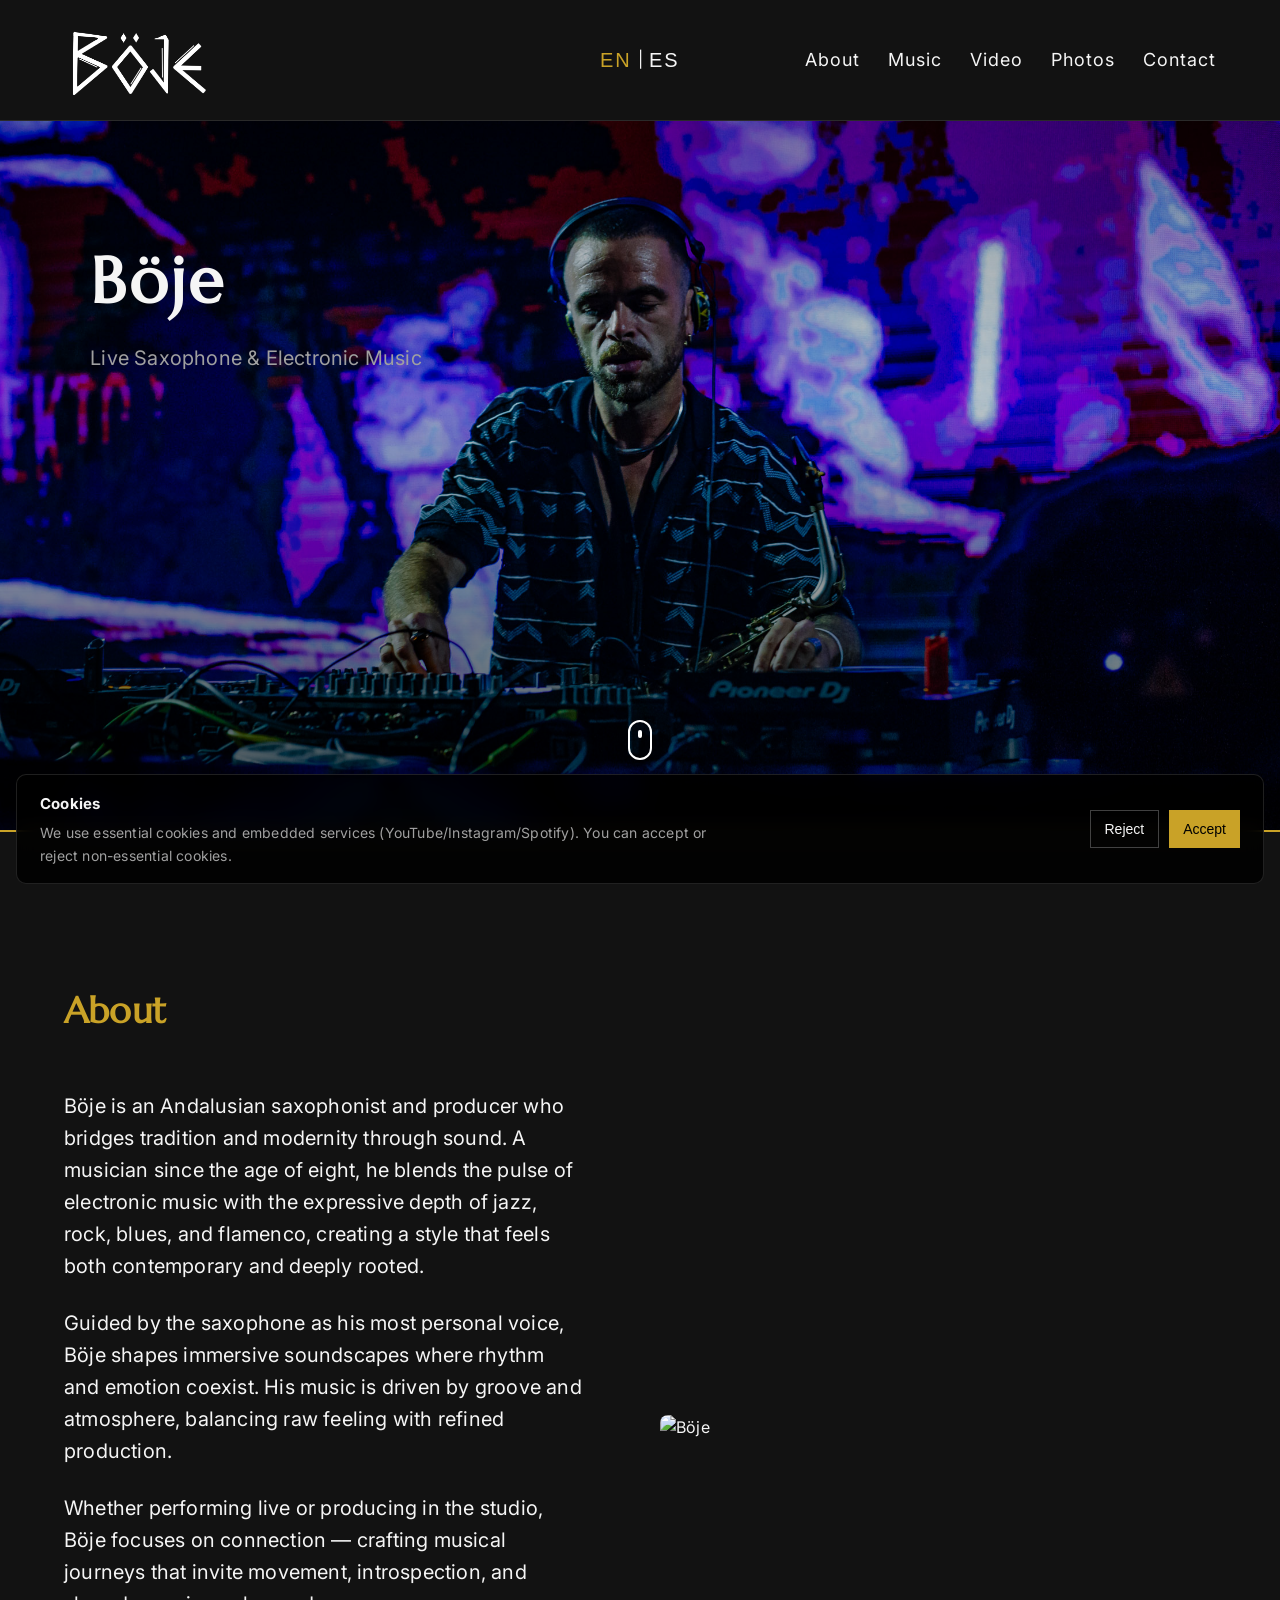
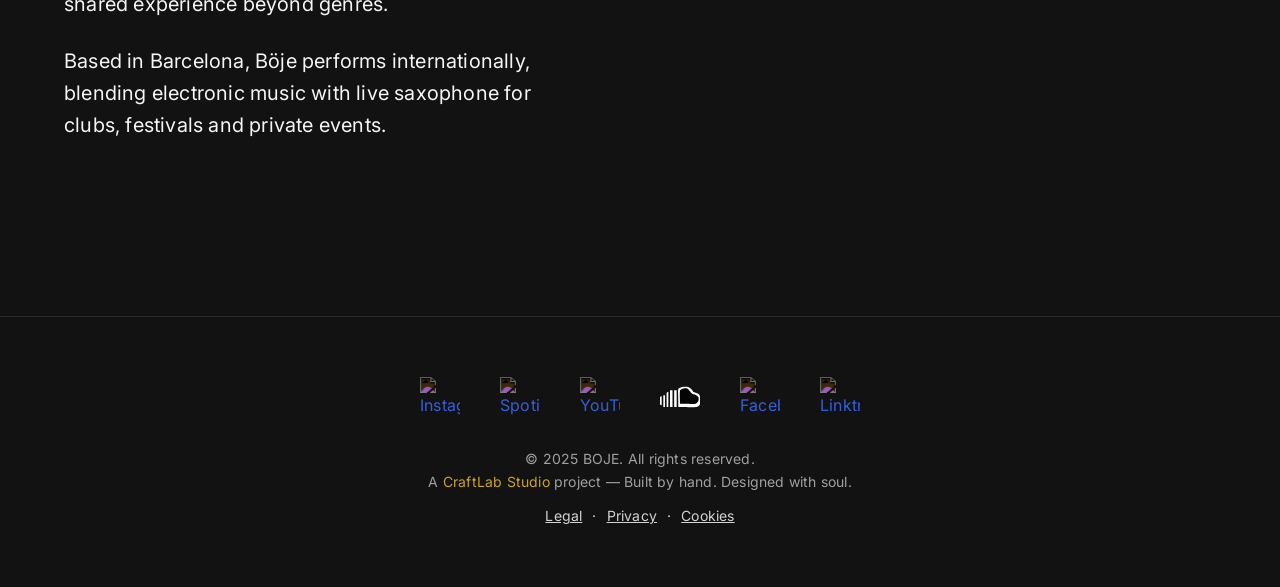
==== index.html @ 54f09009 "aadding SEO, create robots.txt and sitemap.xml" ====
<!DOCTYPE html>
<html lang="en">
<head>
  <meta charset="UTF-8" />
  <meta name="viewport" content="width=device-width, initial-scale=1.0" />
  <title>Böje — Live Saxophone DJ | Electronic Music Performer</title>

  <meta name="description"
  content="Böje is a live saxophone and DJ performer blending electronic music with live instrumental performance for clubs, events and festivals." />

  <meta name="robots" content="index, follow">

  <link rel="canonical" href="https://boje.com/music">

  <meta name="author" content="Böje">

  <meta name="keywords"
  content="live sax DJ, saxophone DJ Barcelona, electronic sax performer, DJ sax events, live saxophone music">

  <meta property="og:title" content="Böje — Live Saxophone DJ" />

  <meta property="og:description"
  content="Live saxophone and electronic music performances for events, clubs and festivals." />

  <meta property="og:type" content="website">

  <meta property="og:url" content="https://boje.com">

  <meta property="og:image"
  content="https://boje.com/assets/images/boje-social.png">
  
  <!-- FAVICON -->
  <link rel="icon" type="image/png" sizes="32x32" href="/assets/favicon/favicon-32x32.png">
  <link rel="icon" type="image/png" sizes="16x16" href="/assets/favicon/favicon-16x16.png">

  <link rel="apple-touch-icon" sizes="180x180" href="/assets/favicon/apple-touch-icon.png">

  <link rel="manifest" href="/assets/favicon/site.webmanifest">

  <link rel="shortcut icon" href="/assets/favicon/favicon.ico">

  <link href="https://fonts.googleapis.com/css2?family=Inter:wght@300;400;500;600&family=Marcellus&display=swap" rel="stylesheet">

  <link rel="stylesheet" href="css/style.css" />

  <script type="application/ld+json">
    {
     "@context": "https://schema.org",
     "@type": "MusicGroup",
     "name": "Böje",
     "url": "https://boje-sax.com",
     "image": "https://boje-sax.com/assets/images/boje-social.jpg",
     "genre": ["Electronic", "Jazz", "Live Saxophone"],
     "sameAs": [
      "https://open.spotify.com/intl-es/artist/6H5GRoWj00kN40WG1dV2vW",
      "https://soundcloud.com/bojesax",
      "https://www.instagram.com/bojesax",
      "https://www.facebook.com/bojesax",
      "https://www.youtube.com/@bojesaxofficial"
     ]
    }
    </script>

</head>

<body>

  <div id="navbar"> </div>

  <section id="hero">

    <div id="heroCarousel">
      <div class="carousel-inner"></div>
    </div>
  
    <div class="hero-content">
      <h1>Böje</h1>
      <p data-i18n="hero_tagline"> Live Saxophone & Electronic Music</p>
    </div>
  
    <div class="hero-scroll">
      <span></span>
    </div>
  
  </section>

  <section id="about" class="section reveal">
    <div class="wrapper">
      <h2 class="section-title" data-i18n="nav_about">About</h2>
      <div class="about-grid reveal">
        <div id="aboutText"></div> 

        <div>
          <img src="assets/icons/Boje-Logo.png" alt="Böje" class="reveal"/>
        </div>
        
      </div>
    </div>
  </section>

  <div id="footer"></div>

  <script src="js/components.js"></script>
  <script src="js/navigation.js"></script>
  <script src="js/homeRender.js"></script>
  <script src="js/i18n.js"></script>

  <script src="js/cookies.js"></script>

  <script src="https://identity.netlify.com/v1/netlify-identity-widget.js"></script>


  <script src="/js/reveal.js"></script>
</body>
</html>
---- css/style.css ----
/* ===================================
    RESET
=================================== */

* {
  margin: 0;
  padding: 0;
  box-sizing: border-box;
}

html{
  scroll-behavior:smooth;
}

img {
  max-width: 100%;
  display: block;
}

body {
  font-family: 'Inter', sans-serif;  background: var(--color-bg);
  color: var(--color-text);
  line-height: 1.6;
  font-weight:400;
  letter-spacing:.2px;
}

a {
  color: var(--color-accent);
  text-decoration: none;
}

.section-title{
  font-size:36px;
  margin-bottom:50px;
  color:var(--color-accent);
  font-family:'Marcellus', serif;
}

.sr-only{
  position:absolute;
  width:1px;
  height:1px;
  padding:0;
  margin:-1px;
  overflow:hidden;
  clip:rect(0,0,0,0);
  white-space:nowrap;
  border:0;
}

/* ===================================
    BRAND SYSTEM
=================================== */

:root {
  --color-bg: #121212;
  --color-surface: #1a1a1a;
  --color-text: #f5f5f5;
  --color-muted: #a0a0a0;
  --color-border: #2a2a2a;

  --color-accent: #c9a227;

  --container-width: 1200px;
  --radius-md: 12px;
}

/* ===================================
    LAYOUT
=================================== */

.wrapper {
  width: 90%;
  max-width: var(--container-width);
  margin: 0 auto;
}

.section {
  padding: 150px 0;
}

/* ===================================
   PAGE HEADER (GLOBAL)
=================================== */

.page-header{
  margin-bottom: 50px;
}

.page-header h1{
  font-size: 42px;
  margin-bottom: 12px;
  color: var(--color-accent);
  font-family:'Marcellus', serif;

}

.page-header p{
  color: var(--color-muted);
  font-size: 18px;
  max-width: 700px;
}

/* ===================================
    NAVBAR
=================================== */

.navbar {
  position: fixed;
  top: 0;
  width: 100%;
  background: var(--color-bg);
  border-bottom: 1px solid var(--color-border);
  z-index: 1000;
}

.navbar-inner {
  display: flex;
  align-items: center;
  justify-content: space-between;
  height: 120px;
  position: relative;
}

/* Left logo */
.boje-logo {
  height: 70px;
  max-width: 100%;
  filter: brightness(0) invert(1);
  flex-shrink: 0;
}

/* Navigation links */
.nav-links {
  display: flex;
  gap: 28px;
}

.nav-links a {
  text-decoration: none;
  color: var(--color-text);
  font-size: 18px;
  font-weight: 400;
  letter-spacing: 1px;
  transition: opacity 0.3s ease;
}

.nav-links a.active {
  border-bottom: 2px solid var(--color-accent);
  padding-bottom: 4px;
}

.nav-links a:hover {
  color: var(--color-accent);
}

/* LANGUAGE TOGGLE (CENTER) */
.lang-toggle {
  position: absolute;
  left: 50%;
  transform: translateX(-50%);
  display: flex;
  gap: 6px;
  font-size: 16px;
  width: 80px;
  text-align: center;
}

.lang-btn {
  background: none;
  border: none;
  color: var(--color-text);
  cursor: pointer;
  font-size: 20px;
  letter-spacing: 2px;
}

.lang-btn.active {
  color: var(--color-accent);
}

/* BURGER MENU */
.burger {
  display: none;
  flex-direction: column;
  gap: 6px;
  background: none;
  border: none;
  cursor: pointer;
}

.burger span {
  width: 24px;
  height: 2px;
  background: var(--color-text);
  transition: all .3s ease;

}

/* MOBILE */
@media (max-width: 900px) {

  .nav-links {
    position: absolute;
    top: 120px;
    right: 0;
    background: var(--color-surface);
    flex-direction: column;
    width: 260px;
    padding: 35px;
    display: none;
    border: 1px solid var(--color-border);
  }

  .nav-links.open {
    display: flex;
    flex-direction: column;
  }

  .lang-toggle{
    left: auto;
    right: 70px;
    transform: none;
  }

  .burger {
    display: flex;
  }

  .nav-links a {
    padding: 10px 0;
  }
}
/* ===================================
    HERO
=================================== */

#hero {
  height: 80vh;
  min-height:600px;

  margin-top: 110px;
  overflow: hidden;
  position: relative;
}

#heroCarousel {
  height: 100%;
}

.carousel-inner {
  height: 100%;
  position: relative;
}

.carousel-item {
  position: absolute;
  inset: 0;
  opacity: 0;
  transition: opacity 2s ease;
}

.carousel-item.active {
  opacity: 1;
}

.carousel-item.active img{
  transform:scale(1.08);
}

.carousel-item img {
  width: 100%;
  height: 100%;
  object-fit: cover;
  transform:scale(1);
  transition:transform 10s ease;
  image-rendering:auto;
  backface-visibility:hidden;
}

.hero-content{
  position:absolute;
  left:20%;
  top:120px;
  transform:translateX(-50%);
  text-align:left;
  color: var(--color-text);
  z-index: 2;
  max-width: 500px;
}

.hero-content h1{
  font-family:'Marcellus', serif;
  font-size:64px;
  letter-spacing:3px;
  margin-bottom:10px;
}

.hero-content p{
  font-size:20px;
  color:var(--color-muted);
}

.hero-scroll{
  position:absolute;
  bottom:30px;
  left:50%;
  transform:translateX(-50%);
  z-index:2;
}

.hero-scroll span{
  display:block;
  width:24px;
  height:40px;
  border:2px solid white;
  border-radius:20px;
  position:relative;
  bottom: 40px;
}

.hero-scroll span::after{
  content:"";
  position:absolute;
  top:8px;
  left:50%;
  width:4px;
  height:8px;
  background:white;
  border-radius:2px;
  transform:translateX(-50%);
  animation:scrollMove 2s infinite;
}

#hero::after{
  content:"";
  position:absolute;
  inset:0;

  background:linear-gradient(
    to bottom,
    rgba(0,0,0,0.35) 0%,
    rgba(0,0,0,0.2) 40%,
    rgba(0,0,0,0.65) 100%
  );

  pointer-events:none;
}

@keyframes scrollMove{
  0%{opacity:0; transform:translate(-50%,0)}
  50%{opacity:1}
  100%{opacity:0; transform:translate(-50%,10px)}
}

.reveal{
  opacity:0;
  transform:translateY(40px);
  transition:all .8s ease;
}

.reveal.visible{
  opacity:1;
  transform:translateY(0);
}

.reveal:nth-child(1){ transition-delay:.05s }
.reveal:nth-child(2){ transition-delay:.1s }
.reveal:nth-child(3){ transition-delay:.15s }

@media (max-width:768px){

  #hero{
    height:90vh;
    min-height:520px;
  }

  .carousel-item.active img{
    transform:scale(1.02);
  }

  .hero-content{
    left:26%;
    top:20px;
    max-width:40%;
  }

  .hero-content h1{
    font-size:44px;
  }

  .hero-content p{
    font-size:16px;
  }

  .nav-links{
    right:-20px;
  }

}

/* ===================================
    ABOUT
=================================== */

#about {
border-top: 2px solid var(--color-accent);}

.about-grid {
  display: grid;
  grid-template-columns: 1fr;
  gap: 40px;
  align-items: center;
}

.about-grid img{
  width:100%;
  border-radius:8px;
  opacity:0;
  transform:translateY(40px) scale(.97);
  transition:all 1s ease;
}

.about-grid img.visible{
  opacity:1;
  transform:translateY(0) scale(1);
}

#aboutText{
  max-width:520px;
}

#aboutText p {
  margin-bottom: 25px;
  font-size: 20px;
  color: var(--color-text);
}

/* Desktop */
@media (min-width: 900px) {
  .about-grid {
    grid-template-columns: 1fr 1fr;
  }
}

/* =========================
   MUSIC SECTION
========================= */

#musicCards {
  display: flex;
  flex-direction: column;
  gap: 60px;
}

/* Card */

.music-card {
  background: var(--color-surface);
  border: 1px solid var(--color-border);
  border-radius: var(--radius-md);
  overflow: hidden;
  transition: transform 0.3s ease;
  padding-bottom:40px;
  margin-bottom:40px;
  border-bottom:1px solid var(--color-accent);
}

.music-card:hover {
  transform: translateY(-4px);
}

/* Inner layout */

.music-card-inner {
  display: grid;
  grid-template-columns: 1fr;
  min-height: 300px;
}

/* Embed */

.music-embed {
  display: flex;
  align-items: center;
  justify-content: center;
  padding: 20px;
  background: #000;
}

.music-embed iframe{
  width:100%;
  border:none;
  border-radius:12px;
}

/* Spotify */
.music-embed iframe[src*="spotify"]{
  height:352px;
}

/* SoundCloud */
.music-embed iframe[src*="soundcloud"]{
  height:166px;
}

/* Content */

.music-content {
  padding: 40px;
  display: flex;
  flex-direction: column;
  justify-content: center;
}

.music-card-title {
  font-size: 20px;
  letter-spacing: 1px;
  margin-bottom: 20px;
}

.music-card-desc {
  color: var(--color-muted);
  font-size: 16px;
  line-height: 1.7;
}

/* Desktop 30 / 70 */

@media (min-width: 900px) {
  .music-card-inner {
    grid-template-columns: 40% 60%;
  }

  .music-embed iframe {
    min-height: 100%;
  }
}

/* ===================================
    VIDEO PAGE
=================================== */

#videoCards {
  max-width: 900px;
  margin: auto;
  display: flex;
  flex-direction: column;
  gap: 60px;
}

.video-card{
  display:flex;
  flex-direction:column;
  gap:20px;
  padding-bottom:40px;
  margin-bottom:40px;
  border-bottom:1px solid var(--color-accent);
}

.video-embed{
  display:flex;
  justify-content:center;
}

.video-embed iframe {
  width: 100%;
  aspect-ratio: 16 / 9;
  border: none;
}

.video-embed iframe[src*="youtube"] {
  aspect-ratio: 16/9;
}

.video-embed iframe[src*="instagram"]{
  max-width:420px;
  width:100%;
  aspect-ratio:9/16;
  margin:auto;
  display:block;
}

.video-text {
  font-size: 18px;
  opacity: .85;
}

/* ===================================
   CONTACT
=================================== */

.contact-hero {
  position: relative;
  min-height: calc(100vh - 120px);
  padding: 140px 50px 80px 50px;
  margin-top: 40px;
  background-image: url("/assets/artist/desert.png");
  background-repeat: no-repeat;
  background-size: 100%;
}

.contact-overlay {
  position: absolute;
  inset: 0;
  background: rgba(0,0,0,0.65);
}

.contact-layout {
  position: relative;
  z-index: 2;

  display:grid;
  grid-template-columns:420px;
  gap:40px;
  align-items: start;
}

.contact-info h1 {
  font-size: 42px;
  margin-top: 0;
  margin-bottom: 20px;
  font-family:'Marcellus', serif;
  color: var(--color-accent);

}

.contact-info p {
  line-height: 1.7;
  font-size: 18px;
  margin-bottom: 25px;
}

.contact-direct a {
  margin-left: 8px;
  text-decoration: underline;
  color: var(--color-accent);
}

/* FORM */

.contact-form {
  background: rgba(0,0,0,0.75);
  padding: 40px;

  display: flex;
  flex-direction: column;
  gap: 20px;
}

.contact-form input,
.contact-form textarea {

  width: 100%;
  padding: 14px;

  border: 1px solid rgba(255,255,255,0.25);
  background: transparent;

  color: white;
  font-family: inherit;
  font-size: 16px;

  transition: border-color .2s ease;
}

.contact-form textarea {
  resize: vertical;
}

/* FOCUS */

.contact-form input:focus,
.contact-form textarea:focus {

  border-color: var(--color-accent);

  outline: none;
  box-shadow: none;
}

/* BUTTON */

.btn-contact {

  padding: 16px;
  border: none;

  background: var(--color-accent);
  color: var(--color-bg);

  font-size: 16px;
  cursor: pointer;

  transition: transform .2s ease, opacity .2s ease;
}

.btn-contact:hover {
  transform: translateY(-2px);
  opacity: .9;
}

/* MOBILE */

@media (max-width: 768px) {

    .contact-hero{
      min-height: auto;
      padding:120px 25px 80px 0px;
      background-position: 65% center;
      background-size: 200%;
      background-position: 70% center;
      margin-bottom: 0;
    }

    .contact-layout{
      grid-template-columns:1fr;
      max-width:500px;
    }
  
    .contact-form{
      padding:30px;
    }
  
  

}

/* ===================================
    PHOTOS
=================================== */

#photosGrid{
  column-count:3;
  column-gap:20px;
  margin-top:40px;
}

.photo-card{
  break-inside:avoid;
  margin-bottom:20px;
  position:relative;
  overflow:hidden;
  border-radius:6px;
}

.photo-card img{
  width:100%;
  height:auto;
  display:block;
  transition:transform .6s ease;
  cursor:pointer;

}

.photo-card:hover img{
  transform:scale(1.05);
}

.photo-card::after{
  content:"";
  position:absolute;
  inset:0;
  background:rgba(0,0,0,.25);
  opacity:0;
  transition:opacity .4s ease;
  pointer-events:none;
}

.photo-card:hover::after{
  opacity:1;
}

/* tablet */

@media (max-width:900px){
  #photosGrid{
    column-count:2;
  }
}

/* mobile */

@media (max-width:600px){
  #photosGrid{
    column-count:1;
  }
}

.lightbox{
  position:fixed;
  inset:0;
  background:rgba(0,0,0,.9);
  display:flex;
  align-items:center;
  justify-content:center;
  z-index:2000;
}

.lightbox img{
  max-width:90%;
  max-height:90%;
}

.photos-follow{
  margin-top:60px;
  text-align:center;
}

.photos-follow a{
  font-size:18px;
  color:var(--color-accent);
  border-bottom:1px solid var(--color-accent);
  padding-bottom:4px;
  transition:opacity .3s ease;
}

.photos-follow a:hover{
  opacity:.7;
}

/* ===================================
    FOOTER
=================================== */

footer {
  background: var(--color-bg);
  border-top: 1px solid var(--color-border);
  padding: 60px 0;
  text-align: center;
}


.footer-icons {
  display: flex;
  justify-content: center;
  gap: 40px;
  margin-bottom: 30px;
}

.footer-icon img {
  width: 40px;
  filter: invert(1);
  transition: transform .3s ease, filter .3s ease;
}

.footer-icon img:hover {
  filter: invert(71%) sepia(45%) saturate(450%) hue-rotate(5deg);
  transform: scale(1.1);
}

footer p {
  color: var(--color-muted);
  font-size: 14px;
}

.footer-legal{
  margin-top: 12px;
  display:flex;
  justify-content:center;
  gap:10px;
  font-size: 14px;
  opacity: .85;
}
.footer-legal a{
  color: var(--color-text);
  text-decoration: underline;
}
.footer-legal a:hover{ 
  color: var(--color-accent); 
}

/* ==========================
    LEGALS; PRIVACY; COOKIES
============================== */
.legal-page,
.privacy-page,
.cookies-page{
  max-width: 900px;
  margin: 0 auto;
}

.legal-header,
.privacy-header,
.cookies-header{
  margin-bottom: 40px;
}

.legal-header h1,
.privacy-header h1,
.cookies-header h1{
  font-size: 42px;
  margin-bottom: 10px;
  color: var(--color-accent);

}

.legal-block,
.privacy-block,
.cookies-block{
  margin-bottom: 30px;
}

.legal-block h2,
.privacy-block h2,
.cookies-block h2{
  font-size: 18px;
  margin-bottom: 8px;
  color: var(--color-accent);
}

.legal-block p,
.privacy-block p,
.cookies-block p{
  color: var(--color-text);
  line-height: 1.7;
}


.cookie-banner{
  position: fixed;
  left: 16px;
  right: 16px;
  bottom: 16px;
  z-index: 9999;

  background: rgba(0,0,0,.85);
  border: 1px solid rgba(255,255,255,.12);
  backdrop-filter: blur(10px);

  padding: 16px;
  border-radius: 10px;

}

.cookie-inner{
  max-width: var(--container-width);
  margin: 0 auto;

  display:flex;
  gap: 16px;
  align-items: center;
  justify-content: space-between;
}

.cookie-text p{
  margin-top: 6px;
  color: var(--color-muted);
  font-size: 14px;
  max-width: 700px;
}

.cookie-text strong{
  font-size: 15px;
}

.cookie-actions{
  display:flex;
  gap: 10px;
  flex-shrink: 0;
}

.cookie-btn{
  padding: 10px 14px;
  border: none;
  cursor: pointer;
  background: var(--color-accent);
  color: #000;
  font-size: 14px;
}

.cookie-btn.ghost{
  background: transparent;
  border: 1px solid rgba(255,255,255,.25);
  color: var(--color-text);
}

@media (max-width: 768px){
  .cookie-inner{ flex-direction: column; align-items: stretch; }
  .cookie-actions{ justify-content: flex-end; }
}
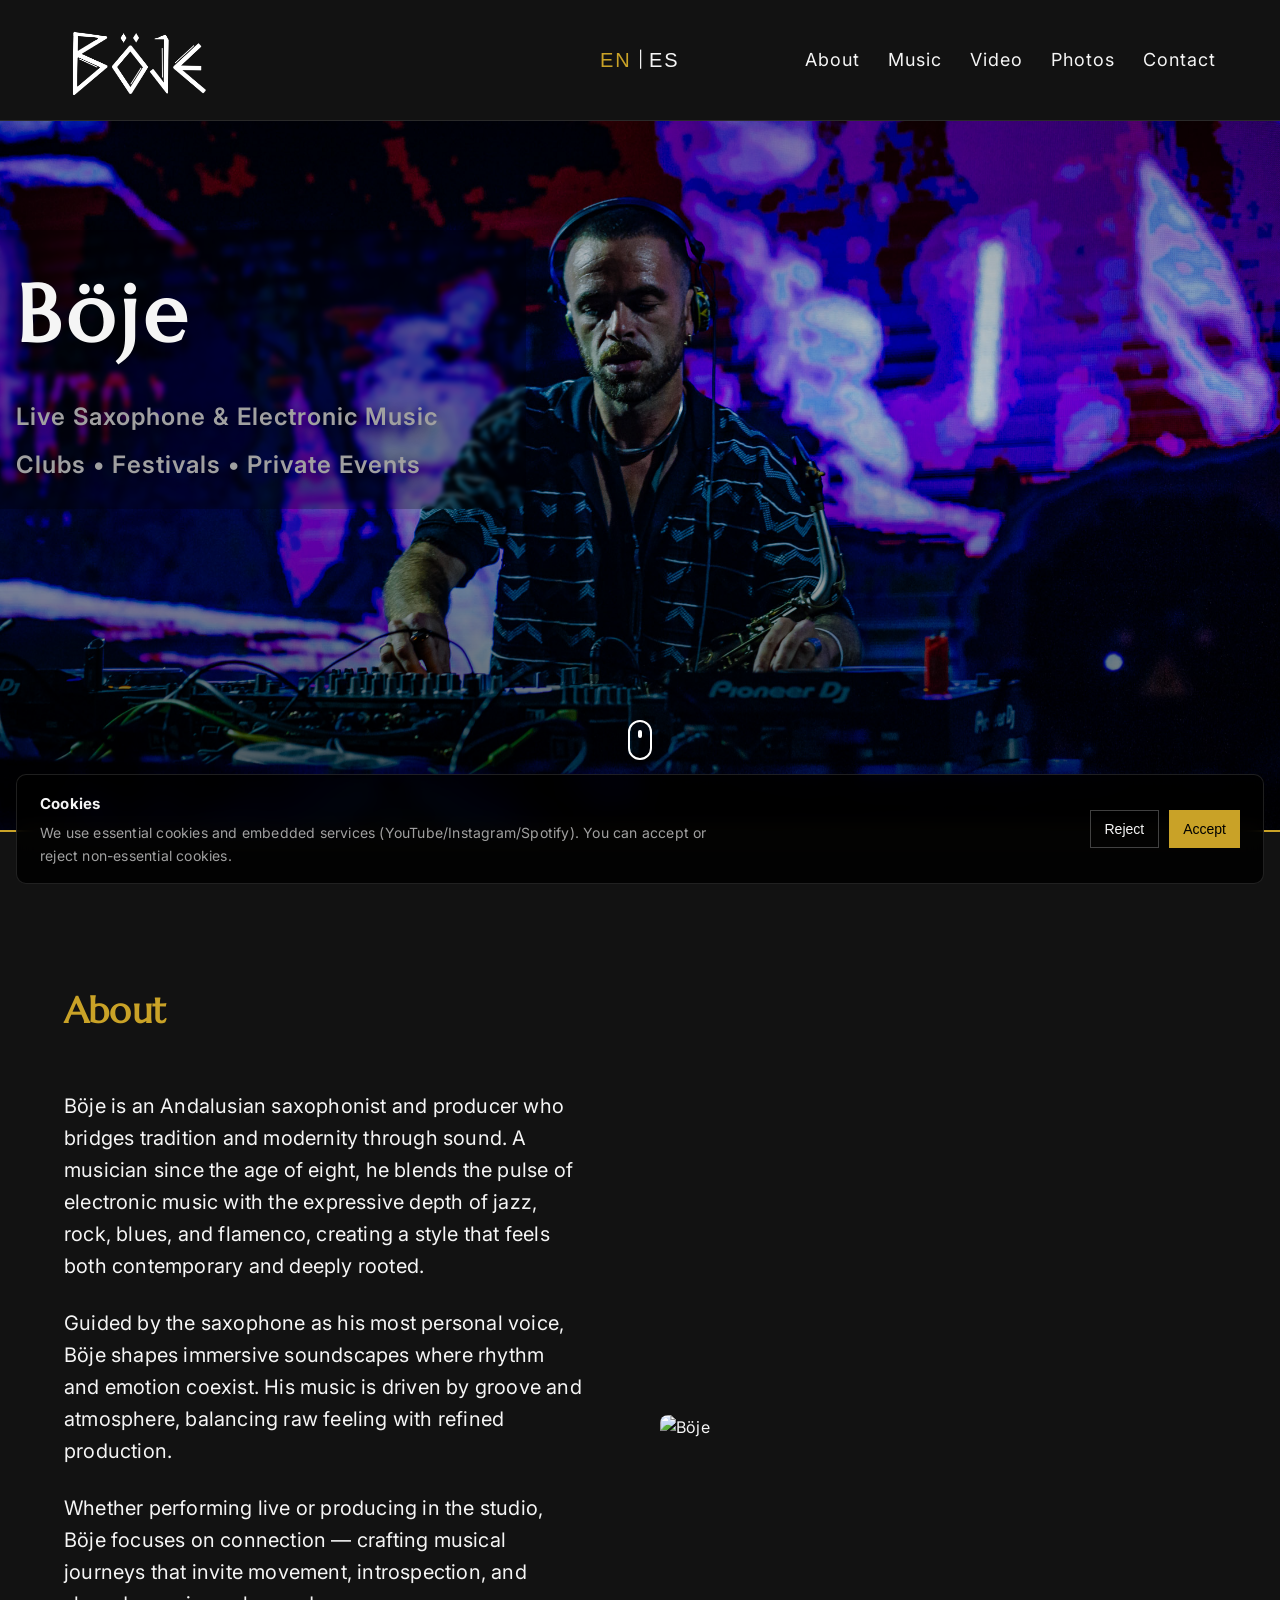
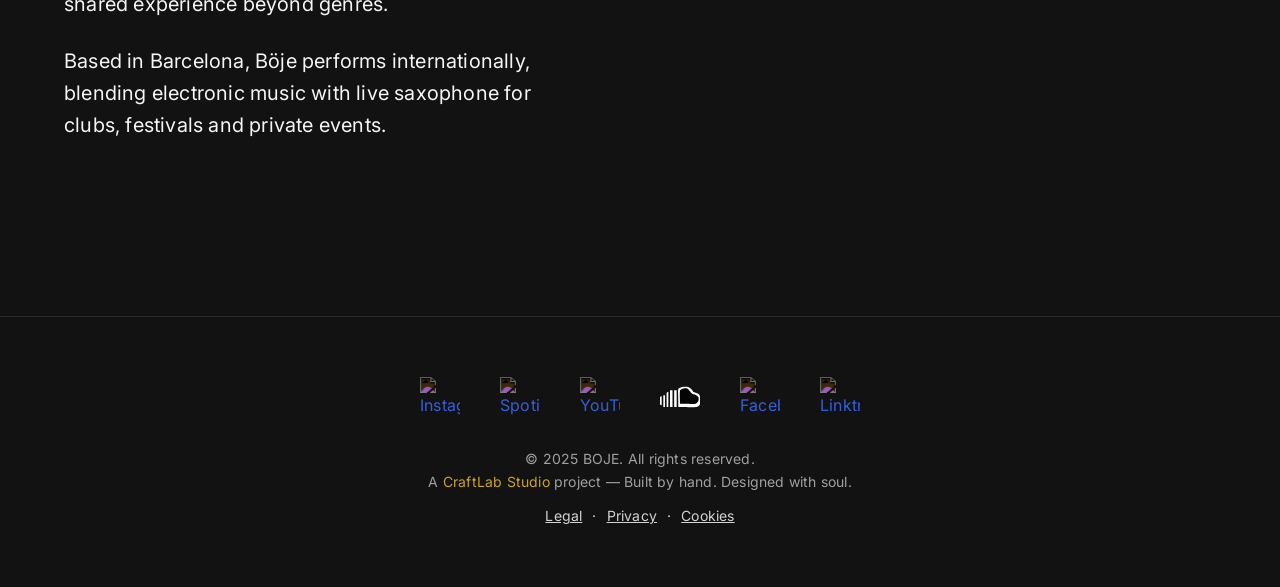
==== commit 13feed9e: "Improve hero message and small fix mobile layout" ====
--- a/index.html
+++ b/index.html
@@ -10,7 +10,7 @@
 
   <meta name="robots" content="index, follow">
 
-  <link rel="canonical" href="https://boje.com/music">
+  <link rel="canonical" href="https://bojesax.com/">
 
   <meta name="author" content="Böje">
 
@@ -24,7 +24,7 @@
 
   <meta property="og:type" content="website">
 
-  <meta property="og:url" content="https://boje.com">
+  <meta property="og:url" content="https://bojesax.com">
 
   <meta property="og:image"
   content="https://boje.com/assets/images/boje-social.png">
@@ -48,9 +48,14 @@
      "@context": "https://schema.org",
      "@type": "MusicGroup",
      "name": "Böje",
-     "url": "https://boje-sax.com",
-     "image": "https://boje-sax.com/assets/images/boje-social.jpg",
+     "url": "https://bojesax.com",
+     "image": "https://bojesax.com/assets/images/boje-social.jpg",
+     "description": "Live saxophone DJ blending electronic music with jazz and improvisation for clubs, festivals and private events.",
      "genre": ["Electronic", "Jazz", "Live Saxophone"],
+     "areaServed": {
+      "@type": "Place",
+      "name": "Barcelona"
+     },
      "sameAs": [
       "https://open.spotify.com/intl-es/artist/6H5GRoWj00kN40WG1dV2vW",
       "https://soundcloud.com/bojesax",
@@ -75,7 +80,7 @@
   
     <div class="hero-content">
       <h1>Böje</h1>
-      <p data-i18n="hero_tagline"> Live Saxophone & Electronic Music</p>
+      <p data-i18n="hero_tagline"> </p>
     </div>
   
     <div class="hero-scroll">
--- a/css/style.css
+++ b/css/style.css
@@ -287,19 +287,32 @@
   text-align:left;
   color: var(--color-text);
   z-index: 2;
-  max-width: 500px;
+  max-width: 540px;
+  background:rgba(0,0,0,0.25);
+  padding:20px 30px;
+  border-radius: 12px;
+  backdrop-filter: blur(2px);
 }
 
 .hero-content h1{
   font-family:'Marcellus', serif;
-  font-size:64px;
-  letter-spacing:3px;
-  margin-bottom:10px;
+  font-size: 5rem;
+  letter-spacing: 5px;
+  margin-bottom: 15px;
+  font-weight: 700;
 }
 
 .hero-content p{
-  font-size:20px;
+  font-size: 1.5rem;
   color:var(--color-muted);
+  line-height: 3rem;
+  letter-spacing: 1px;
+  font-weight: 600;
+}
+
+.hero-content h1,
+.hero-content p{
+  text-shadow:0 6px 20px rgba(0,0,0,0.8);
 }
 
 .hero-scroll{
@@ -381,17 +394,21 @@
   }
 
   .hero-content{
-    left:26%;
+    left:50%;
+    transform:translateX(-50%);
     top:20px;
-    max-width:40%;
+    width:90%;
+    max-width:90%;
   }
 
   .hero-content h1{
-    font-size:44px;
+    font-size: 40px;
+    font-weight: 700;
   }
 
   .hero-content p{
-    font-size:16px;
+    font-size: 16px;
+    font-weight: 600;
   }
 
   .nav-links{
@@ -587,6 +604,25 @@
   opacity: .85;
 }
 
+@media (max-width:768px){
+
+  .video-embed iframe[src*="instagram"]{
+    max-width:320px;
+    width:100%;
+    aspect-ratio:9/16;
+    height:auto;
+  }
+  
+  .video-embed{
+    overflow:hidden;
+  }
+
+  .video-text{
+    font-size:16px;
+  }
+  
+  }
+
 /* ===================================
    CONTACT
 =================================== */
@@ -706,12 +742,11 @@
 @media (max-width: 768px) {
 
     .contact-hero{
-      min-height: auto;
-      padding:120px 25px 80px 0px;
-      background-position: 65% center;
-      background-size: 200%;
-      background-position: 70% center;
-      margin-bottom: 0;
+      min-height: 100vh;
+      padding:150px 25px 80px 25px;
+      background-size: cover;
+      background-position: 65% ;
+      margin-top: 0;
     }
 
     .contact-layout{
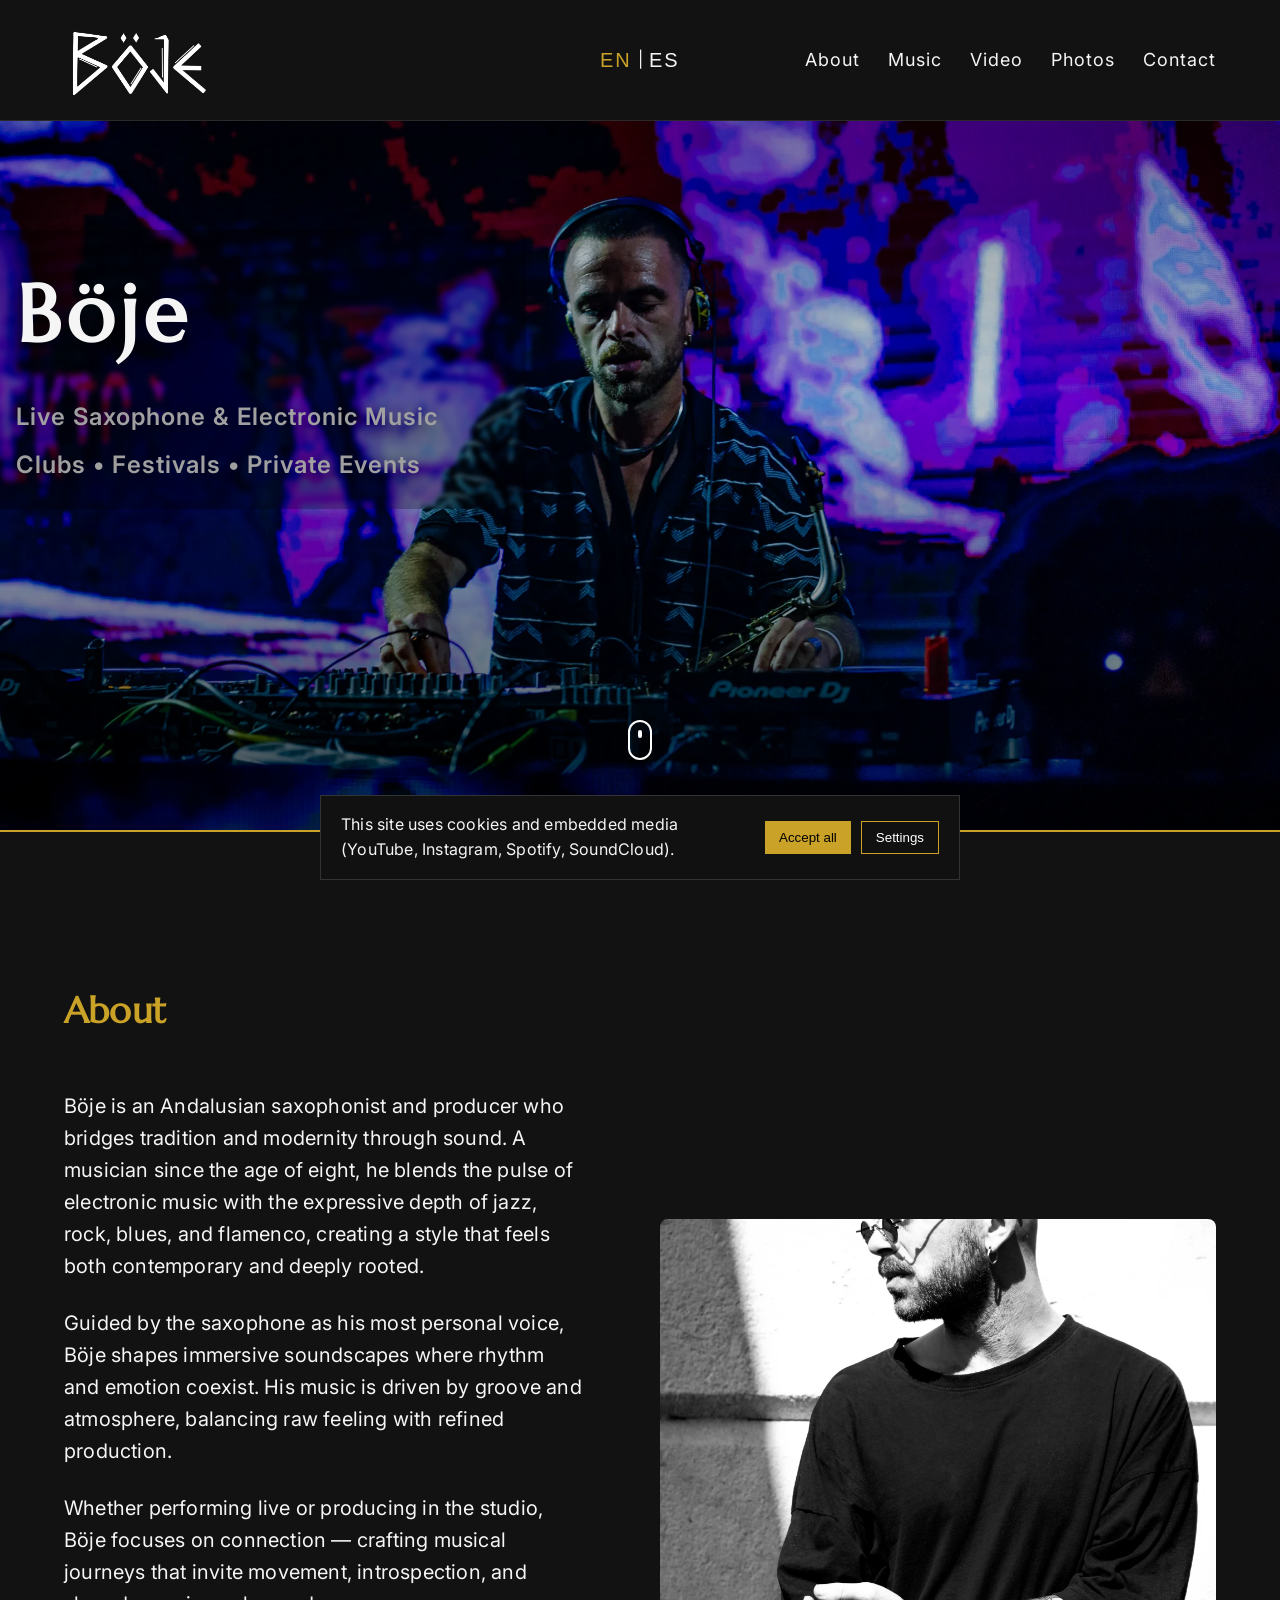
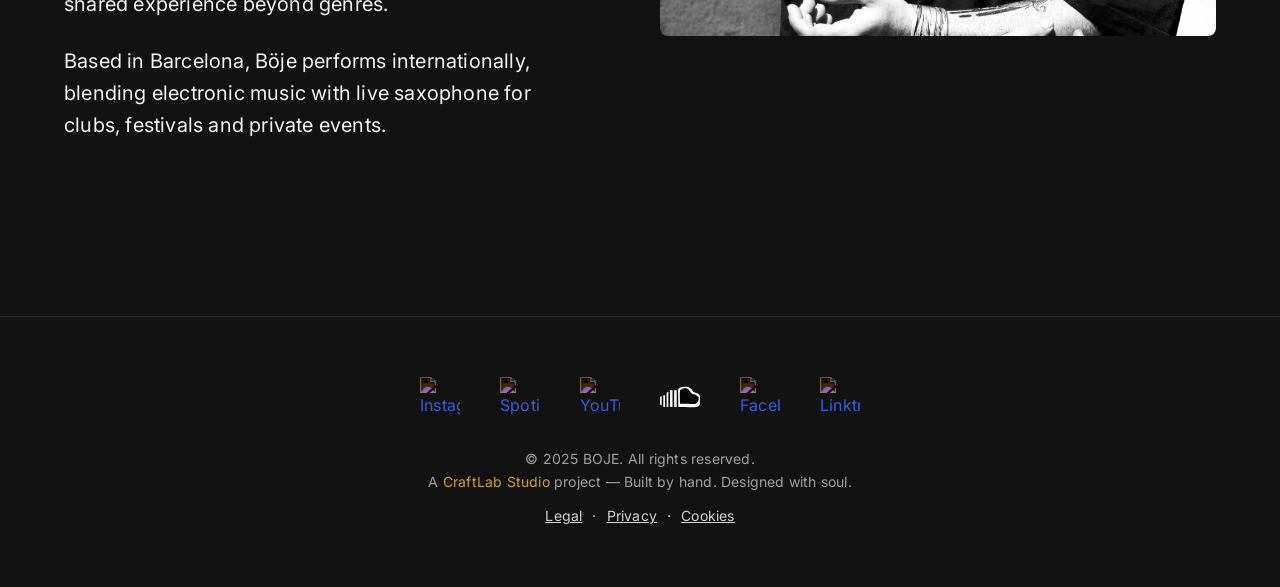
==== commit 9b1e5a24: "optimize website images for performance" ====
--- a/index.html
+++ b/index.html
@@ -27,7 +27,7 @@
   <meta property="og:url" content="https://bojesax.com">
 
   <meta property="og:image"
-  content="https://boje.com/assets/images/boje-social.png">
+  content="https://bojesax.com/assets/images/boje-social.png">
   
   <!-- FAVICON -->
   <link rel="icon" type="image/png" sizes="32x32" href="/assets/favicon/favicon-32x32.png">
@@ -39,6 +39,8 @@
 
   <link rel="shortcut icon" href="/assets/favicon/favicon.ico">
 
+  <link rel="preconnect" href="https://fonts.googleapis.com">
+  <link rel="preconnect" href="https://fonts.gstatic.com" crossorigin>
   <link href="https://fonts.googleapis.com/css2?family=Inter:wght@300;400;500;600&family=Marcellus&display=swap" rel="stylesheet">
 
   <link rel="stylesheet" href="css/style.css" />
--- a/css/style.css
+++ b/css/style.css
@@ -277,6 +277,8 @@
   transition:transform 10s ease;
   image-rendering:auto;
   backface-visibility:hidden;
+  will-change: transform;
+  display: block;
 }
 
 .hero-content{
@@ -433,6 +435,10 @@
 
 .about-grid img{
   width:100%;
+  height:auto;
+  aspect-ratio: 4 / 3;
+  object-fit: cover;
+  display:block;
   border-radius:8px;
   opacity:0;
   transform:translateY(40px) scale(.97);
@@ -786,7 +792,9 @@
   display:block;
   transition:transform .6s ease;
   cursor:pointer;
-
+  aspect-ratio: 4 / 3;
+  object-fit: cover;
+  display:block;
 }
 
 .photo-card:hover img{
@@ -954,29 +962,20 @@
 
 
 .cookie-banner{
-  position: fixed;
-  left: 16px;
-  right: 16px;
-  bottom: 16px;
-  z-index: 9999;
-
-  background: rgba(0,0,0,.85);
-  border: 1px solid rgba(255,255,255,.12);
-  backdrop-filter: blur(10px);
-
-  padding: 16px;
-  border-radius: 10px;
-
+  position:fixed;
+  bottom:20px;
+  left:50%;
+  transform:translateX(-50%);
+  background:#111;
+  border:1px solid #333;
+  padding:16px 20px;
+  z-index:9999;
 }
 
 .cookie-inner{
-  max-width: var(--container-width);
-  margin: 0 auto;
-
   display:flex;
-  gap: 16px;
-  align-items: center;
-  justify-content: space-between;
+  gap:20px;
+  align-items:center;
 }
 
 .cookie-text p{
@@ -997,21 +996,69 @@
 }
 
 .cookie-btn{
-  padding: 10px 14px;
-  border: none;
-  cursor: pointer;
-  background: var(--color-accent);
-  color: #000;
-  font-size: 14px;
+  background:var(--color-accent);
+  border:none;
+  padding:8px 14px;
+  cursor:pointer;
 }
 
 .cookie-btn.ghost{
-  background: transparent;
-  border: 1px solid rgba(255,255,255,.25);
-  color: var(--color-text);
+  background:none;
+  border:1px solid var(--color-accent);
+  color:white;
 }
 
 @media (max-width: 768px){
   .cookie-inner{ flex-direction: column; align-items: stretch; }
   .cookie-actions{ justify-content: flex-end; }
+}
+
+/* COOKIE MODAL */
+
+.cookie-modal{
+  position:fixed;
+  inset:0;
+  background:rgba(0,0,0,.75);
+  display:flex;
+  justify-content:center;
+  align-items:center;
+  z-index:9999;
+}
+
+.cookie-panel{
+  background:#111;
+  border:1px solid #333;
+  padding:30px;
+  max-width:420px;
+}
+
+.cookie-option{
+  margin:16px 0;
+}
+
+.cookie-modal-actions{
+  margin-top:20px;
+}
+
+/* EMBED-BLOCKED */
+
+.embed-blocked{
+  display:flex;
+  flex-direction:column;
+  justify-content:center;
+  align-items:center;
+  height:200px;
+  background:#111;
+  border:1px solid #333;
+  text-align:center;
+  padding:20px;
+}
+
+.embed-blocked button{
+  margin-top:10px;
+  padding:8px 16px;
+  border:1px solid var(--color-accent);
+  background:transparent;
+  color:white;
+  cursor:pointer;
 }
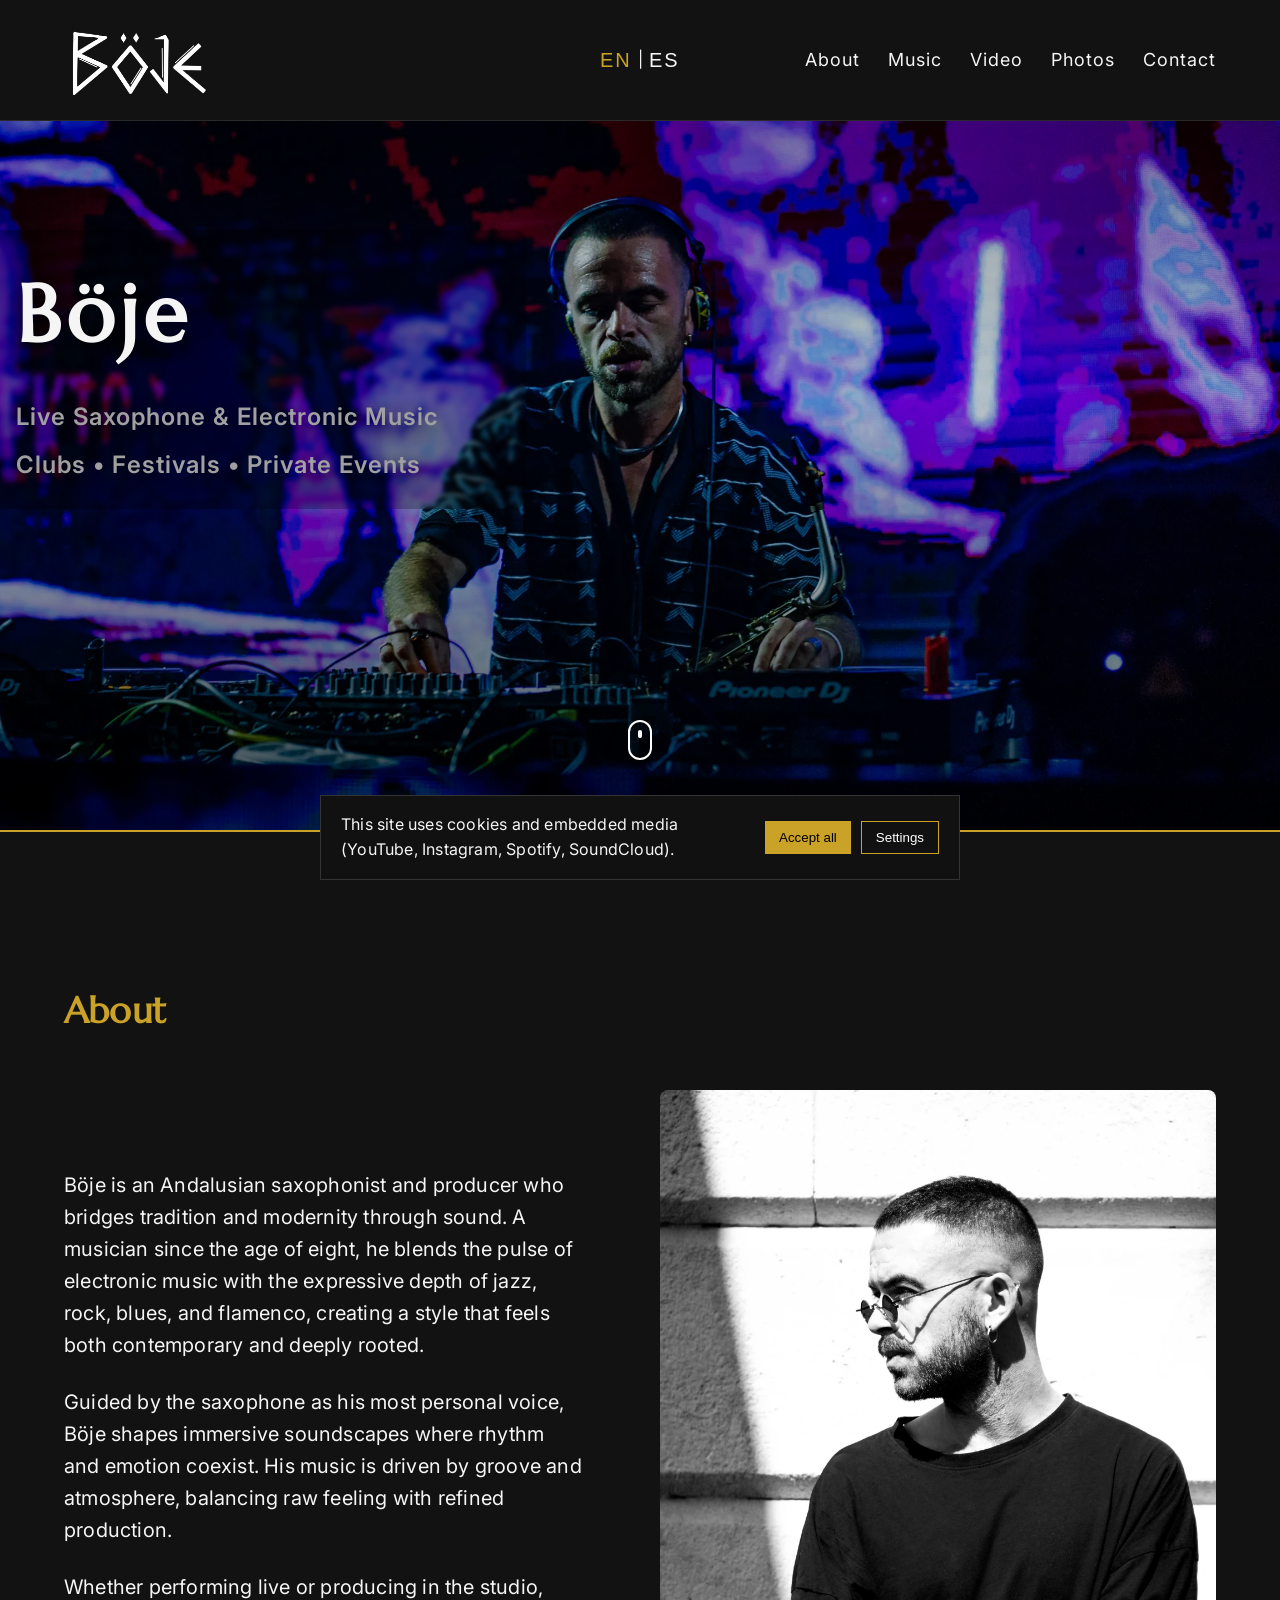
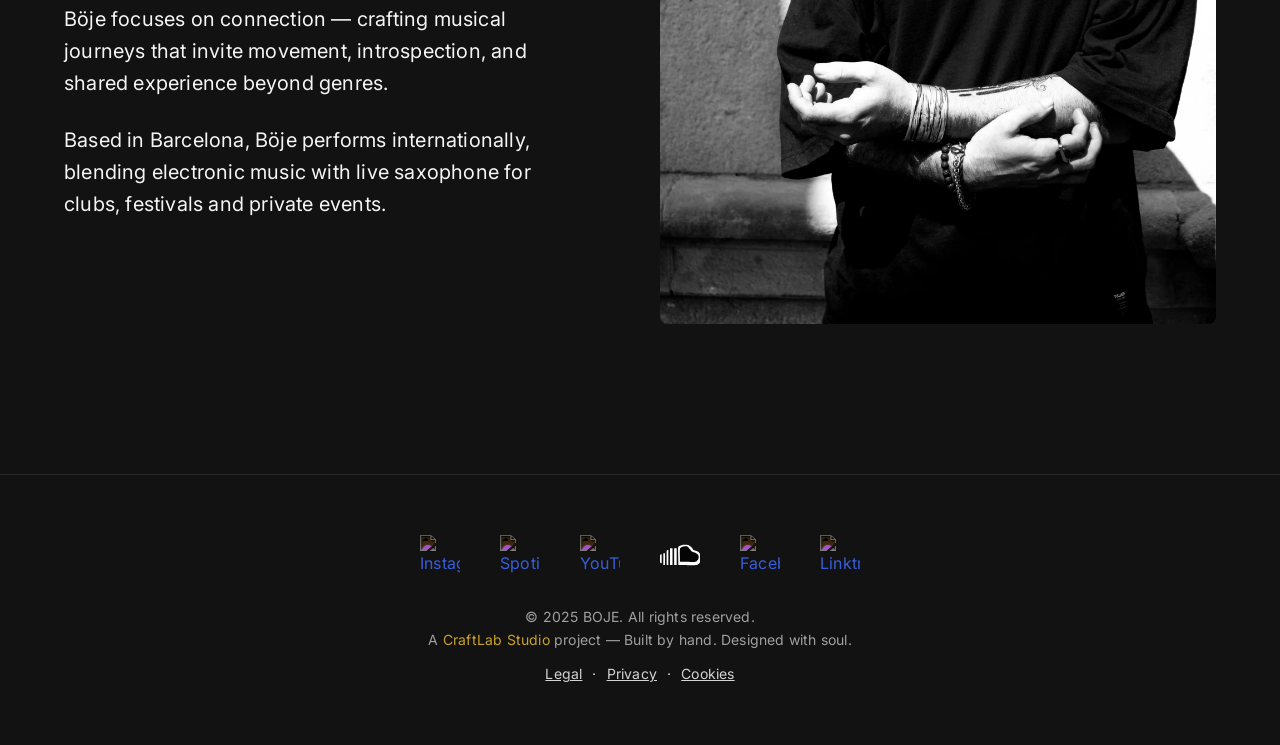
==== commit f0d2ae4d: "redirect links" ====
--- a/index.html
+++ b/index.html
@@ -24,7 +24,7 @@
 
   <meta property="og:type" content="website">
 
-  <meta property="og:url" content="https://bojesax.com">
+  <meta property="og:url" content="https://bojesax.com/about">
 
   <meta property="og:image"
   content="https://bojesax.com/assets/images/boje-social.png">
--- a/css/style.css
+++ b/css/style.css
@@ -436,8 +436,6 @@
 .about-grid img{
   width:100%;
   height:auto;
-  aspect-ratio: 4 / 3;
-  object-fit: cover;
   display:block;
   border-radius:8px;
   opacity:0;
@@ -792,8 +790,6 @@
   display:block;
   transition:transform .6s ease;
   cursor:pointer;
-  aspect-ratio: 4 / 3;
-  object-fit: cover;
   display:block;
 }
 
